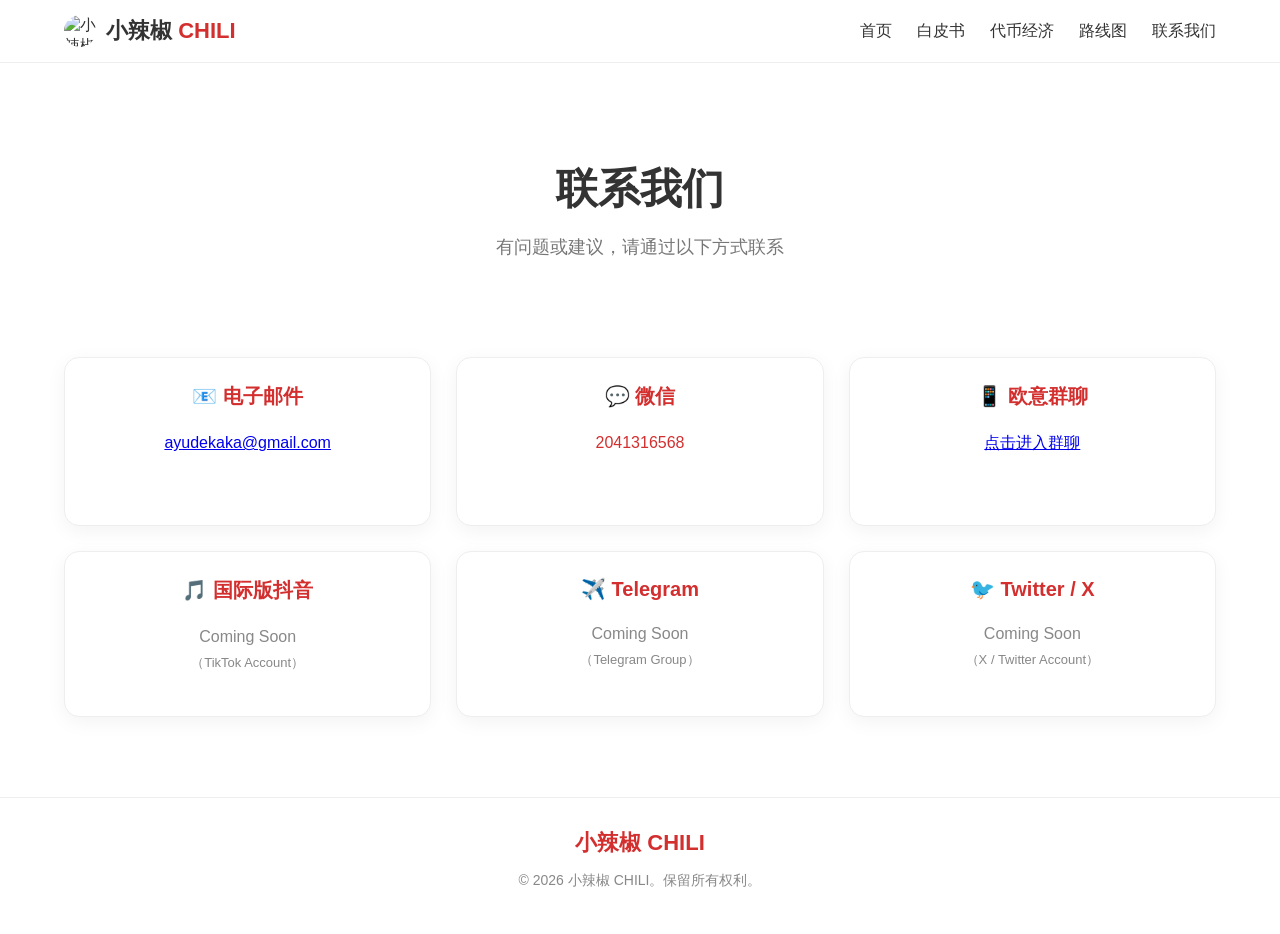
==== contact.html @ f3c8e50b "Update contact.html" ====
<!DOCTYPE html>
<html lang="zh-CN">
<head>
<meta charset="UTF-8" />
<meta name="viewport" content="width=device-width, initial-scale=1" />
<title>联系我们 - 小辣椒 CHILI</title>
<link rel="stylesheet" href="style.css" />
</head>
<body>
<header class="site-header">
<div class="container">
<a class="brand" href="index.html">
<img
src="https://raw.githubusercontent.com/ayudekaka/lifengyu/main/chili-32x32.svg"
alt="小辣椒 CHILI"
width="32"
height="32"
/>
<span class="brand-name">
小辣椒 <strong>CHILI</strong>
</span>
</a>
<nav class="main-nav">
<a href="index.html">首页</a>
<a href="whitepaper.html">白皮书</a>
<a href="tokenomics.html">代币经济</a>
<a href="roadmap.html">路线图</a>
<a href="contact.html">联系我们</a>
</nav>
</div>
</header>
<main class="hero">
<div class="container">
<h1>联系我们</h1>
<p class="lead">有问题或建议，请通过以下方式联系</p>
</div>
</main>
<section class="features">
<div class="container grid">
<article class="card">
<h3>📧 电子邮件</h3>
<p>
<a href="mailto:ayudekaka@gmail.com">
ayudekaka@gmail.com
</a>
</p>
</article>

<article class="card">
<h3>💬 微信</h3>
<p>
<span id="wechatId" style="color:#d32f2f;cursor:pointer;font-weight:500;" onclick="copyWechat()">
2041316568
</span>
</p>
<p id="wechatTip" style="font-size:12px;color:#888;margin-top:6px;min-height:16px;"></p>
</article>

<article class="card">
<h3>📱 欧意群聊</h3>
<p>
<a href="https://oyidl.net/ul/r3HZQQG" target="_blank" rel="noopener">
点击进入群聊
</a>
</p>
</article>

<article class="card">
<h3>🎵 国际版抖音</h3>
<p style="color:#888;">
Coming Soon<br>
<span style="font-size:13px;">（TikTok Account）</span>
</p>
</article>

<article class="card">
<h3>✈️ Telegram</h3>
<p style="color:#888;">
Coming Soon<br>
<span style="font-size:13px;">（Telegram Group）</span>
</p>
</article>

<article class="card">
<h3>🐦 Twitter / X</h3>
<p style="color:#888;">
Coming Soon<br>
<span style="font-size:13px;">（X / Twitter Account）</span>
</p>
</article>
</div>
</section>
<footer class="site-footer">
<div class="container">
<div class="footer-grid">
<div>
<h4> 小辣椒 CHILI</h4>
<p>© 2026 小辣椒 CHILI。保留所有权利。</p>
</div>
</div>
</div>
</footer>
<script>
function copyWechat() {
  const id = "2041316568";
  navigator.clipboard.writeText(id).then(() => {
    const tip = document.getElementById("wechatTip");
    tip.innerText = "已复制 ✓";
    tip.style.color = "#2e7d32";
    setTimeout(() => {
      tip.innerText = "";
    }, 2000);
  });
}
</script>
</body>
</html>
---- style.css ----
*{
    box-sizing:border-box;
}


body{

    margin:0;

    font-family:
    Arial,
    "Microsoft YaHei",
    sans-serif;

    color:#333;

    background:#fff;

}



.container{

    width:90%;

    max-width:1200px;

    margin:0 auto;

}





/* 顶部导航 */

.site-header{

    background:#fff;

    border-bottom:1px solid #eee;

    padding:15px 0;

}



.site-header .container{

    display:flex;

    align-items:center;

    justify-content:space-between;

}



.brand{

    display:flex;

    align-items:center;

    gap:10px;

    text-decoration:none;

    color:#333;

}



.brand img{

    border-radius:50%;

}



.brand-name{

    font-size:22px;

    font-weight:600;

}



.brand-name strong{

    color:#d32f2f;

}





.main-nav{

    display:flex;

    gap:25px;

}



.main-nav a{

    text-decoration:none;

    color:#333;

    font-weight:500;

}



.main-nav a:hover{

    color:#d32f2f;

}







/* 首页标题 */

.hero{

    text-align:center;

    padding:70px 0 50px;

}



.hero h1{

    font-size:42px;

    margin-bottom:15px;

}



.accent{

    color:#d32f2f;

}



.lead{

    font-size:18px;

    color:#777;

}







/* 信息卡片 */

.features{

    padding:30px 0;

}



.grid{

    display:grid;

    grid-template-columns:repeat(3,1fr);

    gap:25px;

}



.card{

    background:#fff;

    border:1px solid #eee;

    border-radius:15px;

    padding:25px;

    text-align:center;

    box-shadow:0 5px 20px rgba(0,0,0,0.05);

}



.card h3{

    margin-top:0;

    color:#d32f2f;

    font-size:20px;

}



.card p{

    font-size:16px;

    line-height:1.6;

}





/* 合约地址 */

.contract-text{

    font-size:13px;

    word-break:break-all;

    color:#555;

}






.copy-btn{

    margin-top:12px;

    padding:8px 18px;

    border:none;

    border-radius:20px;

    background:#d32f2f;

    color:white;

    cursor:pointer;

}



.copy-btn:hover{

    opacity:.85;

}







/* 底部 */

.site-footer{

    margin-top:50px;

    padding:30px 15px;

    text-align:center;

    border-top:1px solid #eee;

}



.site-footer h4{

    color:#d32f2f;

    font-size:22px;

    margin:0 0 10px;

}



.site-footer p{

    color:#888;

    font-size:14px;

}









/* 手机适配 */

@media(max-width:600px){


.container{

    width:92%;

}



.site-header .container{

    flex-direction:column;

    gap:15px;

}



.main-nav{

    flex-wrap:wrap;

    justify-content:center;

    gap:15px;

}



.hero{

    padding:45px 0;

}



.hero h1{

    font-size:30px;

}



.grid{

    display:flex;

    flex-direction:column;

    gap:18px;

}



.card{

    width:100%;

    padding:20px;

}



.contract-text{

    font-size:12px;

}



.site-footer{

    margin-top:30px;

}



}
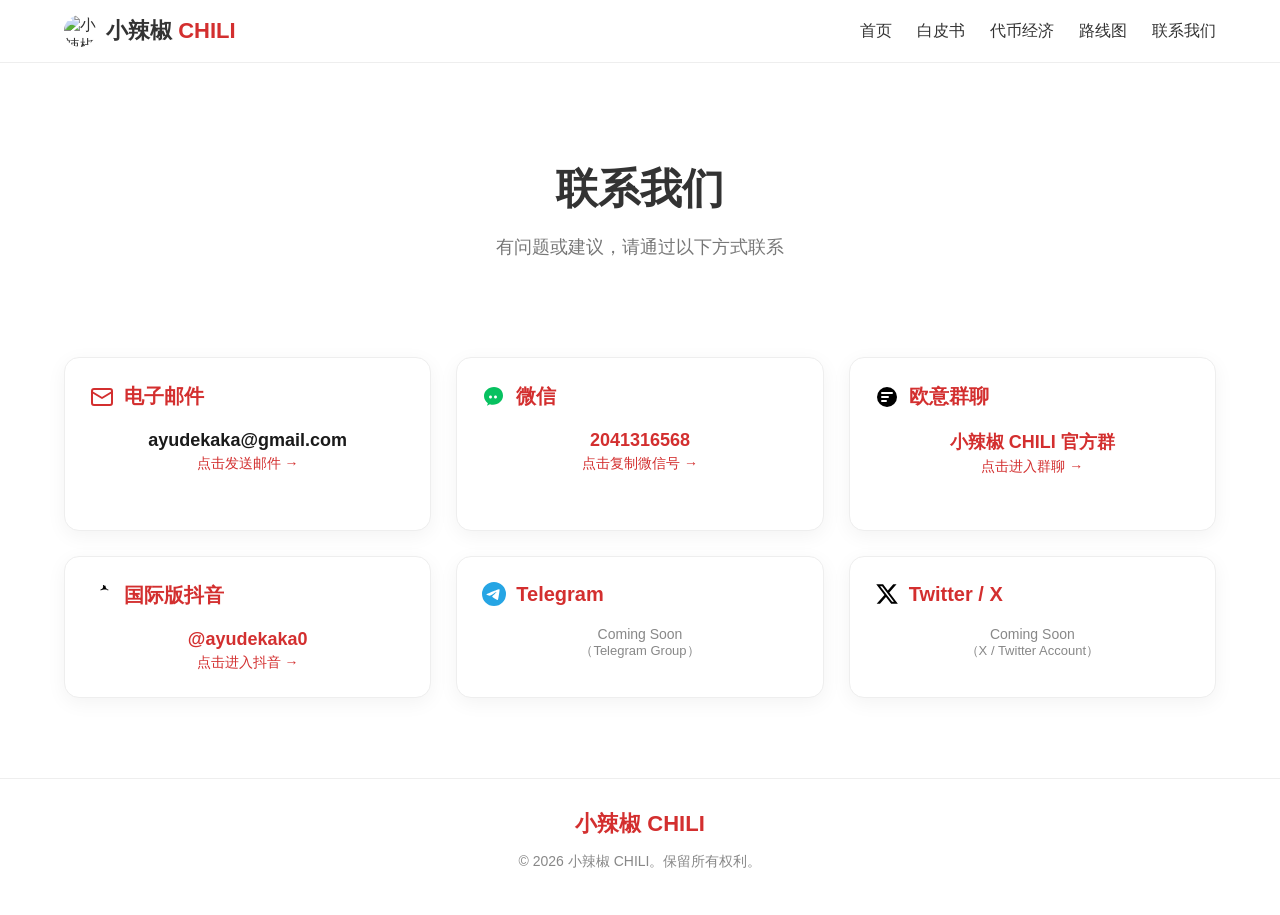
==== commit 32503014: "Update contact.html" ====
--- a/contact.html
+++ b/contact.html
@@ -5,6 +5,55 @@
 <meta name="viewport" content="width=device-width, initial-scale=1" />
 <title>联系我们 - 小辣椒 CHILI</title>
 <link rel="stylesheet" href="style.css" />
+<style>
+/* 图标与标题对齐 */
+.card h3 {
+    display: flex;
+    align-items: center;
+    gap: 10px;
+}
+.card h3 svg {
+    flex-shrink: 0;
+}
+/* 链接悬停效果 */
+.card a {
+    transition: color 0.3s ease;
+}
+.card a:hover {
+    color: #b71c1c !important;
+}
+/* 联系方式主体显示 */
+.contact-value {
+    font-size: 18px;
+    font-weight: 600;
+    color: #1a1a1a;
+    margin-bottom: 4px;
+    word-break: break-all;
+}
+.contact-value .highlight {
+    color: #d32f2f;
+}
+/* 点击操作链接 */
+.contact-action {
+    font-size: 14px;
+}
+.contact-action a {
+    color: #d32f2f;
+    text-decoration: none;
+    font-weight: 500;
+}
+.contact-action a:hover {
+    color: #b71c1c !important;
+}
+/* 待定状态 */
+.coming-soon {
+    color: #888;
+    font-size: 14px;
+}
+.coming-soon span {
+    font-size: 13px;
+}
+</style>
 </head>
 <body>
 <header class="site-header">
@@ -37,57 +86,109 @@
 </main>
 <section class="features">
 <div class="container grid">
-<article class="card">
-<h3>📧 电子邮件</h3>
-<p>
-<a href="mailto:ayudekaka@gmail.com">
+
+<!-- 电子邮件 -->
+<article class="card">
+<h3>
+<svg xmlns="http://www.w3.org/2000/svg" width="24" height="24" viewBox="0 0 24 24" fill="none" stroke="#d32f2f" stroke-width="2" stroke-linecap="round" stroke-linejoin="round">
+<rect x="2" y="4" width="20" height="16" rx="2"/>
+<path d="M22 7L12 13L2 7"/>
+</svg>
+电子邮件
+</h3>
+<div class="contact-value">
+<a href="mailto:ayudekaka@gmail.com" style="color:#1a1a1a;text-decoration:none;">
 ayudekaka@gmail.com
 </a>
-</p>
-</article>
-
-<article class="card">
-<h3>💬 微信</h3>
-<p>
-<span id="wechatId" style="color:#d32f2f;cursor:pointer;font-weight:500;" onclick="copyWechat()">
+</div>
+<div class="contact-action">
+<a href="mailto:ayudekaka@gmail.com">点击发送邮件 →</a>
+</div>
+</article>
+
+<!-- 微信 -->
+<article class="card">
+<h3>
+<svg xmlns="http://www.w3.org/2000/svg" width="24" height="24" viewBox="0 0 24 24" fill="#07C160">
+<path d="M8.5 13.5c-.83 0-1.5-.67-1.5-1.5s.67-1.5 1.5-1.5S10 11.17 10 12s-.67 1.5-1.5 1.5zm5 0c-.83 0-1.5-.67-1.5-1.5s.67-1.5 1.5-1.5S15 11.17 15 12s-.67 1.5-1.5 1.5zM12 2C6.48 2 2 6.04 2 11c0 2.93 1.52 5.57 3.87 7.16l-.87 2.6 2.94-1.61c.97.33 2.01.51 3.06.51 5.52 0 10-4.04 10-9S17.52 2 12 2z"/>
+</svg>
+微信
+</h3>
+<div class="contact-value">
+<span id="wechatId" style="color:#d32f2f;cursor:pointer;" onclick="copyWechat()">
 2041316568
 </span>
-</p>
-<p id="wechatTip" style="font-size:12px;color:#888;margin-top:6px;min-height:16px;"></p>
-</article>
-
-<article class="card">
-<h3>📱 欧意群聊</h3>
-<p>
-<a href="https://oyidl.net/ul/r3HZQQG" target="_blank" rel="noopener">
-点击进入群聊
-</a>
-</p>
-</article>
-
-<article class="card">
-<h3>🎵 国际版抖音</h3>
-<p style="color:#888;">
-Coming Soon<br>
-<span style="font-size:13px;">（TikTok Account）</span>
-</p>
-</article>
-
-<article class="card">
-<h3>✈️ Telegram</h3>
-<p style="color:#888;">
-Coming Soon<br>
-<span style="font-size:13px;">（Telegram Group）</span>
-</p>
-</article>
-
-<article class="card">
-<h3>🐦 Twitter / X</h3>
-<p style="color:#888;">
-Coming Soon<br>
-<span style="font-size:13px;">（X / Twitter Account）</span>
-</p>
-</article>
+</div>
+<div class="contact-action">
+<span id="wechatAction" style="color:#d32f2f;cursor:pointer;font-weight:500;" onclick="copyWechat()">
+点击复制微信号 →
+</span>
+</div>
+<p id="wechatTip" style="font-size:12px;color:#888;margin-top:4px;min-height:16px;"></p>
+</article>
+
+<!-- 欧意群聊 -->
+<article class="card">
+<h3>
+<svg xmlns="http://www.w3.org/2000/svg" width="24" height="24" viewBox="0 0 24 24" fill="none">
+<circle cx="12" cy="12" r="10" fill="#000"/>
+<path d="M7 8h10M7 12h6M7 16h4" stroke="#fff" stroke-width="2" stroke-linecap="round"/>
+</svg>
+欧意群聊
+</h3>
+<div class="contact-value">
+<span class="highlight">小辣椒 CHILI 官方群</span>
+</div>
+<div class="contact-action">
+<a href="https://oyidl.net/ul/r3HZQQG" target="_blank" rel="noopener">点击进入群聊 →</a>
+</div>
+</article>
+
+<!-- 国际版抖音 TikTok -->
+<article class="card">
+<h3>
+<svg xmlns="http://www.w3.org/2000/svg" width="24" height="24" viewBox="0 0 24 24" fill="#000">
+<path d="M16.6 5.82s.51.5 1.5.73c0 0 .5-.73.5-.73s-.8-.3-1.5-.73c-.5-.3-1.1-.82-1.3-1.5-.3-.8-.2-1.8-.2-1.8s-.8-.1-1.2-.1c-.4 0-1.2.1-1.2.1s.1 1-.2 1.8c-.2.7-.8 1.2-1.3 1.5-.7.4-1.5.7-1.5.7s.5.7.5.7c.8-.3 1.4-.5 2.1-.7.7-.2 1.4-.3 2.1-.3.7 0 1.4.1 2.1.3.7.2 1.3.4 2.1.7z"/>
+<path d="M13.7 2.7c-.1 0-.2 0-.3-.1-.1 0-.1-.1-.2-.1-.1-.1-.2-.2-.2-.3s-.1-.3-.1-.4c0-.1 0-.2.1-.3.1-.1.1-.1.2-.2.1-.1.2-.2.4-.2.1 0 .3 0 .4.1.1.1.2.1.2.2.1.1.1.2.1.3 0 .1 0 .2-.1.3-.1.1-.1.2-.2.2-.1.1-.2.1-.4.1z"/>
+</svg>
+国际版抖音
+</h3>
+<div class="contact-value">
+<span class="highlight">@ayudekaka0</span>
+</div>
+<div class="contact-action">
+<a href="https://www.tiktok.com/@ayudekaka0?_r=1&_t=ZS-98aqCLFrKjg" target="_blank" rel="noopener">点击进入抖音 →</a>
+</div>
+</article>
+
+<!-- Telegram -->
+<article class="card">
+<h3>
+<svg xmlns="http://www.w3.org/2000/svg" width="24" height="24" viewBox="0 0 24 24" fill="#26A5E4">
+<path d="M11.944 0A12 12 0 0 0 0 12a12 12 0 0 0 12 12 12 12 0 0 0 12-12A12 12 0 0 0 12 0a12 12 0 0 0-.056 0zm4.962 7.224c.1-.002.321.023.465.14a.506.506 0 0 1 .171.325c.016.093.036.306.02.472-.18 1.898-.962 6.502-1.36 8.627-.168.9-.499 1.201-.82 1.23-.696.065-1.225-.46-1.9-.902-1.056-.693-1.653-1.124-2.678-1.8-1.185-.78-.417-1.21.258-1.91.177-.184 3.247-2.977 3.307-3.23.007-.032.014-.15-.056-.212s-.174-.041-.249-.024c-.106.024-1.793 1.14-5.061 3.345-.48.33-.913.49-1.302.48-.428-.008-1.252-.241-1.865-.44-.752-.245-1.349-.374-1.297-.789.027-.216.325-.437.893-.663 3.498-1.524 5.83-2.529 6.998-3.014 3.332-1.386 4.025-1.627 4.476-1.635z"/>
+</svg>
+Telegram
+</h3>
+<div class="coming-soon">
+Coming Soon<br />
+<span>（Telegram Group）</span>
+</div>
+</article>
+
+<!-- Twitter / X -->
+<article class="card">
+<h3>
+<svg xmlns="http://www.w3.org/2000/svg" width="24" height="24" viewBox="0 0 24 24" fill="#000">
+<path d="M18.244 2.25h3.308l-7.227 8.26 8.502 11.24H16.17l-5.214-6.817L4.99 21.75H1.68l7.73-8.835L1.254 2.25H8.08l4.713 6.231zm-1.161 17.52h1.833L7.084 4.126H5.117z"/>
+</svg>
+Twitter / X
+</h3>
+<div class="coming-soon">
+Coming Soon<br />
+<span>（X / Twitter Account）</span>
+</div>
+</article>
+
 </div>
 </section>
 <footer class="site-footer">
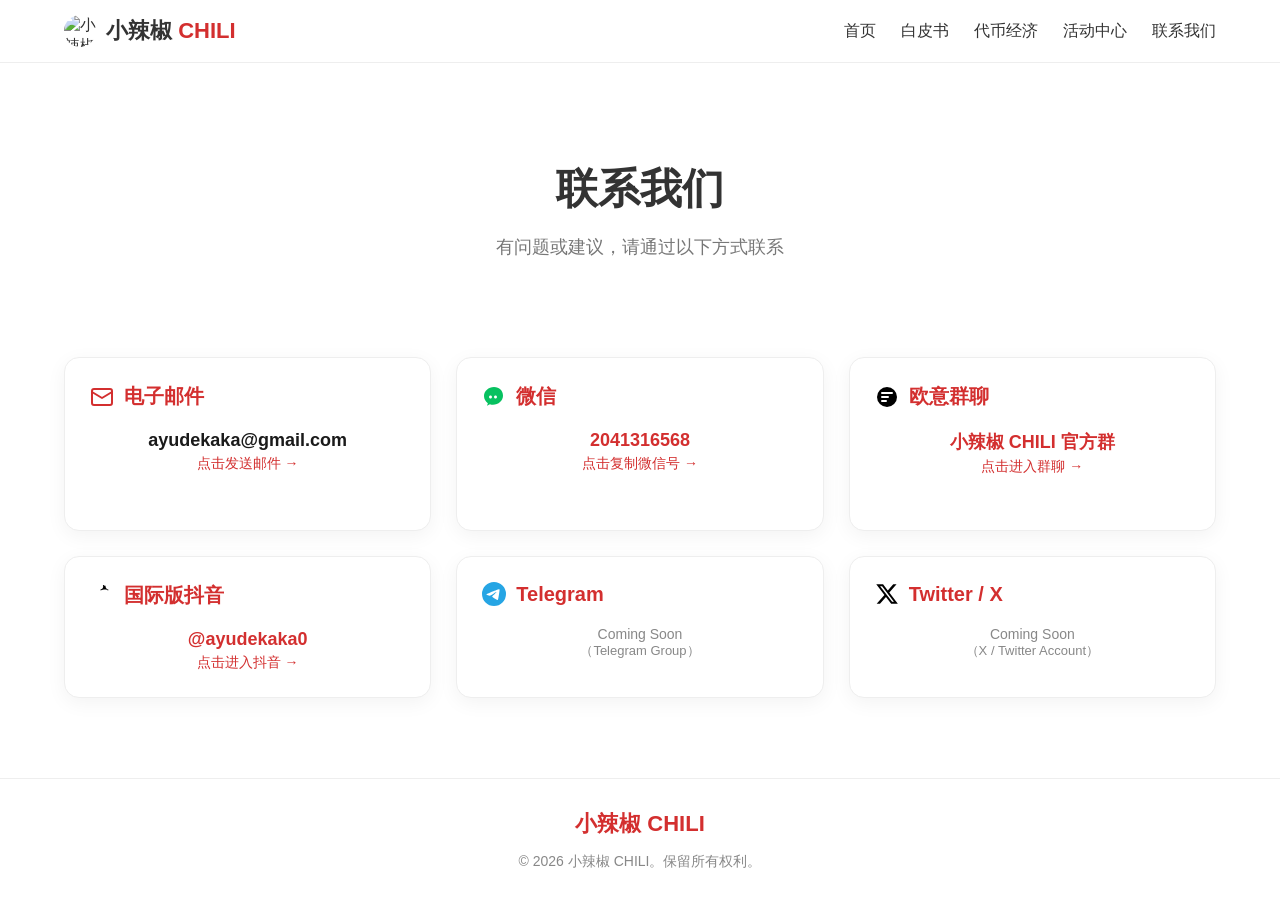
==== commit 7eee1e9d: "Update contact.html" ====
--- a/contact.html
+++ b/contact.html
@@ -73,7 +73,7 @@
 <a href="index.html">首页</a>
 <a href="whitepaper.html">白皮书</a>
 <a href="tokenomics.html">代币经济</a>
-<a href="roadmap.html">路线图</a>
+<a href="roadmap.html">活动中心</a>
 <a href="contact.html">联系我们</a>
 </nav>
 </div>
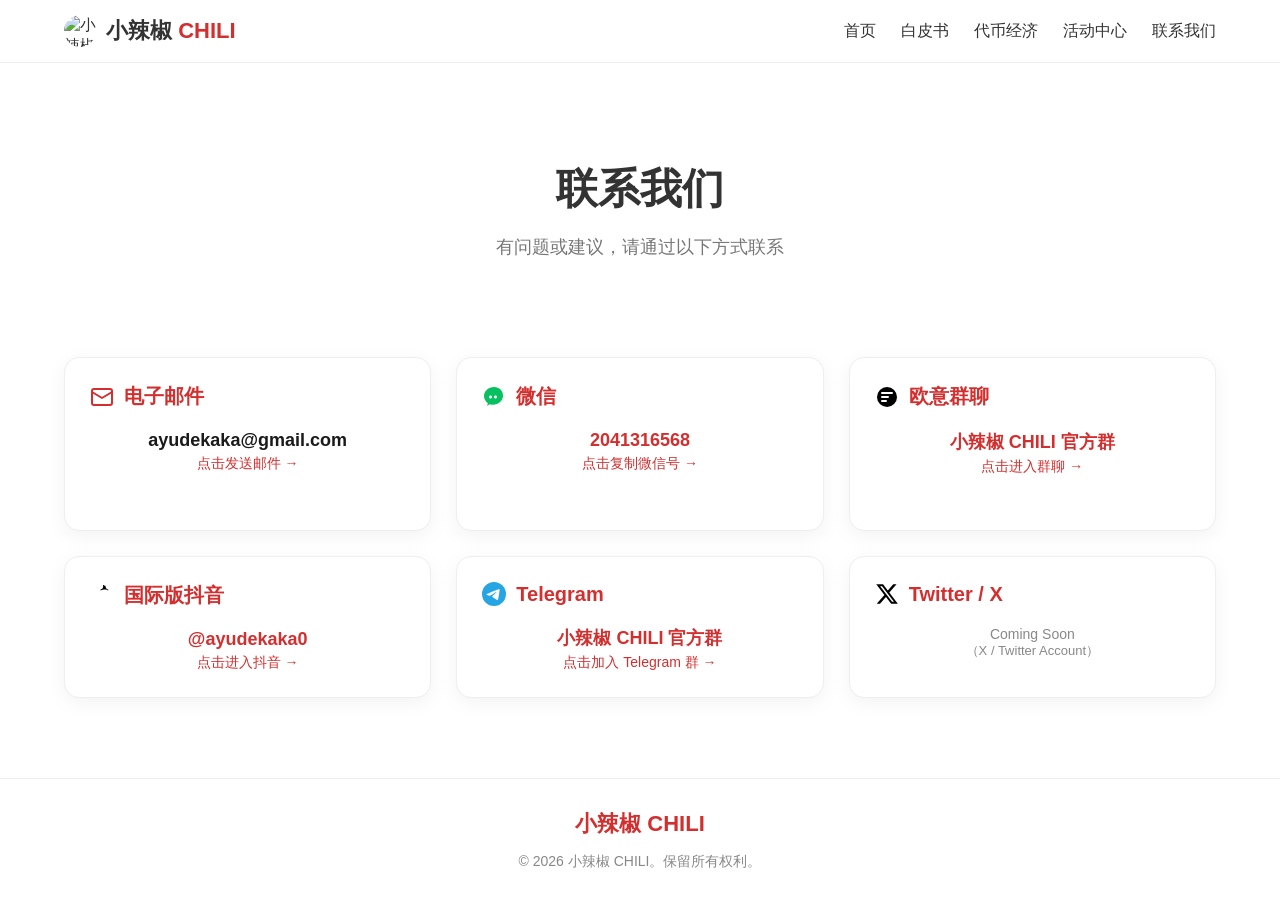
==== commit ae92bdb8: "Update contact.html" ====
--- a/contact.html
+++ b/contact.html
@@ -1,218 +1,215 @@
 <!DOCTYPE html>
 <html lang="zh-CN">
 <head>
-<meta charset="UTF-8" />
-<meta name="viewport" content="width=device-width, initial-scale=1" />
-<title>联系我们 - 小辣椒 CHILI</title>
-<link rel="stylesheet" href="style.css" />
-<style>
-/* 图标与标题对齐 */
-.card h3 {
-    display: flex;
-    align-items: center;
-    gap: 10px;
-}
-.card h3 svg {
-    flex-shrink: 0;
-}
-/* 链接悬停效果 */
-.card a {
-    transition: color 0.3s ease;
-}
-.card a:hover {
-    color: #b71c1c !important;
-}
-/* 联系方式主体显示 */
-.contact-value {
-    font-size: 18px;
-    font-weight: 600;
-    color: #1a1a1a;
-    margin-bottom: 4px;
-    word-break: break-all;
-}
-.contact-value .highlight {
-    color: #d32f2f;
-}
-/* 点击操作链接 */
-.contact-action {
-    font-size: 14px;
-}
-.contact-action a {
-    color: #d32f2f;
-    text-decoration: none;
-    font-weight: 500;
-}
-.contact-action a:hover {
-    color: #b71c1c !important;
-}
-/* 待定状态 */
-.coming-soon {
-    color: #888;
-    font-size: 14px;
-}
-.coming-soon span {
-    font-size: 13px;
-}
-</style>
+    <meta charset="UTF-8" />
+    <meta name="viewport" content="width=device-width, initial-scale=1" />
+    <title>联系我们 - 小辣椒 CHILI</title>
+    <link rel="stylesheet" href="style.css" />
+    <style>
+        /* 图标与标题对齐 */
+        .card h3 {
+            display: flex;
+            align-items: center;
+            gap: 10px;
+        }
+        .card h3 svg {
+            flex-shrink: 0;
+        }
+        /* 链接悬停效果 */
+        .card a {
+            transition: color 0.3s ease;
+        }
+        .card a:hover {
+            color: #b71c1c !important;
+        }
+        /* 联系方式主体显示 */
+        .contact-value {
+            font-size: 18px;
+            font-weight: 600;
+            color: #1a1a1a;
+            margin-bottom: 4px;
+            word-break: break-all;
+        }
+        .contact-value .highlight {
+            color: #d32f2f;
+        }
+        /* 点击操作链接 */
+        .contact-action {
+            font-size: 14px;
+        }
+        .contact-action a {
+            color: #d32f2f;
+            text-decoration: none;
+            font-weight: 500;
+        }
+        .contact-action a:hover {
+            color: #b71c1c !important;
+        }
+        /* 待定状态 */
+        .coming-soon {
+            color: #888;
+            font-size: 14px;
+        }
+        .coming-soon span {
+            font-size: 13px;
+        }
+    </style>
 </head>
 <body>
-<header class="site-header">
-<div class="container">
-<a class="brand" href="index.html">
-<img
-src="https://raw.githubusercontent.com/ayudekaka/lifengyu/main/chili-32x32.svg"
-alt="小辣椒 CHILI"
-width="32"
-height="32"
-/>
-<span class="brand-name">
-小辣椒 <strong>CHILI</strong>
-</span>
-</a>
-<nav class="main-nav">
-<a href="index.html">首页</a>
-<a href="whitepaper.html">白皮书</a>
-<a href="tokenomics.html">代币经济</a>
-<a href="roadmap.html">活动中心</a>
-<a href="contact.html">联系我们</a>
-</nav>
-</div>
-</header>
-<main class="hero">
-<div class="container">
-<h1>联系我们</h1>
-<p class="lead">有问题或建议，请通过以下方式联系</p>
-</div>
-</main>
-<section class="features">
-<div class="container grid">
-
-<!-- 电子邮件 -->
-<article class="card">
-<h3>
-<svg xmlns="http://www.w3.org/2000/svg" width="24" height="24" viewBox="0 0 24 24" fill="none" stroke="#d32f2f" stroke-width="2" stroke-linecap="round" stroke-linejoin="round">
-<rect x="2" y="4" width="20" height="16" rx="2"/>
-<path d="M22 7L12 13L2 7"/>
-</svg>
-电子邮件
-</h3>
-<div class="contact-value">
-<a href="mailto:ayudekaka@gmail.com" style="color:#1a1a1a;text-decoration:none;">
-ayudekaka@gmail.com
-</a>
-</div>
-<div class="contact-action">
-<a href="mailto:ayudekaka@gmail.com">点击发送邮件 →</a>
-</div>
-</article>
-
-<!-- 微信 -->
-<article class="card">
-<h3>
-<svg xmlns="http://www.w3.org/2000/svg" width="24" height="24" viewBox="0 0 24 24" fill="#07C160">
-<path d="M8.5 13.5c-.83 0-1.5-.67-1.5-1.5s.67-1.5 1.5-1.5S10 11.17 10 12s-.67 1.5-1.5 1.5zm5 0c-.83 0-1.5-.67-1.5-1.5s.67-1.5 1.5-1.5S15 11.17 15 12s-.67 1.5-1.5 1.5zM12 2C6.48 2 2 6.04 2 11c0 2.93 1.52 5.57 3.87 7.16l-.87 2.6 2.94-1.61c.97.33 2.01.51 3.06.51 5.52 0 10-4.04 10-9S17.52 2 12 2z"/>
-</svg>
-微信
-</h3>
-<div class="contact-value">
-<span id="wechatId" style="color:#d32f2f;cursor:pointer;" onclick="copyWechat()">
-2041316568
-</span>
-</div>
-<div class="contact-action">
-<span id="wechatAction" style="color:#d32f2f;cursor:pointer;font-weight:500;" onclick="copyWechat()">
-点击复制微信号 →
-</span>
-</div>
-<p id="wechatTip" style="font-size:12px;color:#888;margin-top:4px;min-height:16px;"></p>
-</article>
-
-<!-- 欧意群聊 -->
-<article class="card">
-<h3>
-<svg xmlns="http://www.w3.org/2000/svg" width="24" height="24" viewBox="0 0 24 24" fill="none">
-<circle cx="12" cy="12" r="10" fill="#000"/>
-<path d="M7 8h10M7 12h6M7 16h4" stroke="#fff" stroke-width="2" stroke-linecap="round"/>
-</svg>
-欧意群聊
-</h3>
-<div class="contact-value">
-<span class="highlight">小辣椒 CHILI 官方群</span>
-</div>
-<div class="contact-action">
-<a href="https://oyidl.net/ul/r3HZQQG" target="_blank" rel="noopener">点击进入群聊 →</a>
-</div>
-</article>
-
-<!-- 国际版抖音 TikTok -->
-<article class="card">
-<h3>
-<svg xmlns="http://www.w3.org/2000/svg" width="24" height="24" viewBox="0 0 24 24" fill="#000">
-<path d="M16.6 5.82s.51.5 1.5.73c0 0 .5-.73.5-.73s-.8-.3-1.5-.73c-.5-.3-1.1-.82-1.3-1.5-.3-.8-.2-1.8-.2-1.8s-.8-.1-1.2-.1c-.4 0-1.2.1-1.2.1s.1 1-.2 1.8c-.2.7-.8 1.2-1.3 1.5-.7.4-1.5.7-1.5.7s.5.7.5.7c.8-.3 1.4-.5 2.1-.7.7-.2 1.4-.3 2.1-.3.7 0 1.4.1 2.1.3.7.2 1.3.4 2.1.7z"/>
-<path d="M13.7 2.7c-.1 0-.2 0-.3-.1-.1 0-.1-.1-.2-.1-.1-.1-.2-.2-.2-.3s-.1-.3-.1-.4c0-.1 0-.2.1-.3.1-.1.1-.1.2-.2.1-.1.2-.2.4-.2.1 0 .3 0 .4.1.1.1.2.1.2.2.1.1.1.2.1.3 0 .1 0 .2-.1.3-.1.1-.1.2-.2.2-.1.1-.2.1-.4.1z"/>
-</svg>
-国际版抖音
-</h3>
-<div class="contact-value">
-<span class="highlight">@ayudekaka0</span>
-</div>
-<div class="contact-action">
-<a href="https://www.tiktok.com/@ayudekaka0?_r=1&_t=ZS-98aqCLFrKjg" target="_blank" rel="noopener">点击进入抖音 →</a>
-</div>
-</article>
-
-<!-- Telegram -->
-<article class="card">
-<h3>
-<svg xmlns="http://www.w3.org/2000/svg" width="24" height="24" viewBox="0 0 24 24" fill="#26A5E4">
-<path d="M11.944 0A12 12 0 0 0 0 12a12 12 0 0 0 12 12 12 12 0 0 0 12-12A12 12 0 0 0 12 0a12 12 0 0 0-.056 0zm4.962 7.224c.1-.002.321.023.465.14a.506.506 0 0 1 .171.325c.016.093.036.306.02.472-.18 1.898-.962 6.502-1.36 8.627-.168.9-.499 1.201-.82 1.23-.696.065-1.225-.46-1.9-.902-1.056-.693-1.653-1.124-2.678-1.8-1.185-.78-.417-1.21.258-1.91.177-.184 3.247-2.977 3.307-3.23.007-.032.014-.15-.056-.212s-.174-.041-.249-.024c-.106.024-1.793 1.14-5.061 3.345-.48.33-.913.49-1.302.48-.428-.008-1.252-.241-1.865-.44-.752-.245-1.349-.374-1.297-.789.027-.216.325-.437.893-.663 3.498-1.524 5.83-2.529 6.998-3.014 3.332-1.386 4.025-1.627 4.476-1.635z"/>
-</svg>
-Telegram
-</h3>
-<div class="coming-soon">
-Coming Soon<br />
-<span>（Telegram Group）</span>
-</div>
-</article>
-
-<!-- Twitter / X -->
-<article class="card">
-<h3>
-<svg xmlns="http://www.w3.org/2000/svg" width="24" height="24" viewBox="0 0 24 24" fill="#000">
-<path d="M18.244 2.25h3.308l-7.227 8.26 8.502 11.24H16.17l-5.214-6.817L4.99 21.75H1.68l7.73-8.835L1.254 2.25H8.08l4.713 6.231zm-1.161 17.52h1.833L7.084 4.126H5.117z"/>
-</svg>
-Twitter / X
-</h3>
-<div class="coming-soon">
-Coming Soon<br />
-<span>（X / Twitter Account）</span>
-</div>
-</article>
-
-</div>
-</section>
-<footer class="site-footer">
-<div class="container">
-<div class="footer-grid">
-<div>
-<h4> 小辣椒 CHILI</h4>
-<p>© 2026 小辣椒 CHILI。保留所有权利。</p>
-</div>
-</div>
-</div>
-</footer>
-<script>
-function copyWechat() {
-  const id = "2041316568";
-  navigator.clipboard.writeText(id).then(() => {
-    const tip = document.getElementById("wechatTip");
-    tip.innerText = "已复制 ✓";
-    tip.style.color = "#2e7d32";
-    setTimeout(() => {
-      tip.innerText = "";
-    }, 2000);
-  });
-}
-</script>
+    <header class="site-header">
+        <div class="container">
+            <a class="brand" href="index.html">
+                <img src="https://raw.githubusercontent.com/ayudekaka/lifengyu/main/chili-32x32.svg" alt="小辣椒 CHILI" width="32" height="32" />
+                <span class="brand-name">
+                    小辣椒 <strong>CHILI</strong>
+                </span>
+            </a>
+            <nav class="main-nav">
+                <a href="index.html">首页</a>
+                <a href="whitepaper.html">白皮书</a>
+                <a href="tokenomics.html">代币经济</a>
+                <a href="roadmap.html">活动中心</a>
+                <a href="contact.html">联系我们</a>
+            </nav>
+        </div>
+    </header>
+    <main class="hero">
+        <div class="container">
+            <h1>联系我们</h1>
+            <p class="lead">有问题或建议，请通过以下方式联系</p>
+        </div>
+    </main>
+    <section class="features">
+        <div class="container grid">
+
+            <!-- 电子邮件 -->
+            <article class="card">
+                <h3>
+                    <svg xmlns="http://www.w3.org/2000/svg" width="24" height="24" viewBox="0 0 24 24" fill="none" stroke="#d32f2f" stroke-width="2" stroke-linecap="round" stroke-linejoin="round">
+                        <rect x="2" y="4" width="20" height="16" rx="2"/>
+                        <path d="M22 7L12 13L2 7"/>
+                    </svg>
+                    电子邮件
+                </h3>
+                <div class="contact-value">
+                    <a href="mailto:ayudekaka@gmail.com" style="color:#1a1a1a;text-decoration:none;">
+                        ayudekaka@gmail.com
+                    </a>
+                </div>
+                <div class="contact-action">
+                    <a href="mailto:ayudekaka@gmail.com">点击发送邮件 →</a>
+                </div>
+            </article>
+
+            <!-- 微信 -->
+            <article class="card">
+                <h3>
+                    <svg xmlns="http://www.w3.org/2000/svg" width="24" height="24" viewBox="0 0 24 24" fill="#07C160">
+                        <path d="M8.5 13.5c-.83 0-1.5-.67-1.5-1.5s.67-1.5 1.5-1.5S10 11.17 10 12s-.67 1.5-1.5 1.5zm5 0c-.83 0-1.5-.67-1.5-1.5s.67-1.5 1.5-1.5S15 11.17 15 12s-.67 1.5-1.5 1.5zM12 2C6.48 2 2 6.04 2 11c0 2.93 1.52 5.57 3.87 7.16l-.87 2.6 2.94-1.61c.97.33 2.01.51 3.06.51 5.52 0 10-4.04 10-9S17.52 2 12 2z"/>
+                    </svg>
+                    微信
+                </h3>
+                <div class="contact-value">
+                    <span id="wechatId" style="color:#d32f2f;cursor:pointer;" onclick="copyWechat()">
+                        2041316568
+                    </span>
+                </div>
+                <div class="contact-action">
+                    <span id="wechatAction" style="color:#d32f2f;cursor:pointer;font-weight:500;" onclick="copyWechat()">
+                        点击复制微信号 →
+                    </span>
+                </div>
+                <p id="wechatTip" style="font-size:12px;color:#888;margin-top:4px;min-height:16px;"></p>
+            </article>
+
+            <!-- 欧意群聊 -->
+            <article class="card">
+                <h3>
+                    <svg xmlns="http://www.w3.org/2000/svg" width="24" height="24" viewBox="0 0 24 24" fill="none">
+                        <circle cx="12" cy="12" r="10" fill="#000"/>
+                        <path d="M7 8h10M7 12h6M7 16h4" stroke="#fff" stroke-width="2" stroke-linecap="round"/>
+                    </svg>
+                    欧意群聊
+                </h3>
+                <div class="contact-value">
+                    <span class="highlight">小辣椒 CHILI 官方群</span>
+                </div>
+                <div class="contact-action">
+                    <a href="https://oyidl.net/ul/r3HZQQG" target="_blank" rel="noopener">点击进入群聊 →</a>
+                </div>
+            </article>
+
+            <!-- 国际版抖音 TikTok -->
+            <article class="card">
+                <h3>
+                    <svg xmlns="http://www.w3.org/2000/svg" width="24" height="24" viewBox="0 0 24 24" fill="#000">
+                        <path d="M16.6 5.82s.51.5 1.5.73c0 0 .5-.73.5-.73s-.8-.3-1.5-.73c-.5-.3-1.1-.82-1.3-1.5-.3-.8-.2-1.8-.2-1.8s-.8-.1-1.2-.1c-.4 0-1.2.1-1.2.1s.1 1-.2 1.8c-.2.7-.8 1.2-1.3 1.5-.7.4-1.5.7-1.5.7s.5.7.5.7c.8-.3 1.4-.5 2.1-.7.7-.2 1.4-.3 2.1-.3.7 0 1.4.1 2.1.3.7.2 1.3.4 2.1.7z"/>
+                        <path d="M13.7 2.7c-.1 0-.2 0-.3-.1-.1 0-.1-.1-.2-.1-.1-.1-.2-.2-.2-.3s-.1-.3-.1-.4c0-.1 0-.2.1-.3.1-.1.1-.1.2-.2.1-.1.2-.2.4-.2.1 0 .3 0 .4.1.1.1.2.1.2.2.1.1.1.2.1.3 0 .1 0 .2-.1.3-.1.1-.1.2-.2.2-.1.1-.2.1-.4.1z"/>
+                    </svg>
+                    国际版抖音
+                </h3>
+                <div class="contact-value">
+                    <span class="highlight">@ayudekaka0</span>
+                </div>
+                <div class="contact-action">
+                    <a href="https://www.tiktok.com/@ayudekaka0?_r=1&_t=ZS-98aqCLFrKjg" target="_blank" rel="noopener">点击进入抖音 →</a>
+                </div>
+            </article>
+
+            <!-- Telegram（已更新为有效链接） -->
+            <article class="card">
+                <h3>
+                    <svg xmlns="http://www.w3.org/2000/svg" width="24" height="24" viewBox="0 0 24 24" fill="#26A5E4">
+                        <path d="M11.944 0A12 12 0 0 0 0 12a12 12 0 0 0 12 12 12 12 0 0 0 12-12A12 12 0 0 0 12 0a12 12 0 0 0-.056 0zm4.962 7.224c.1-.002.321.023.465.14a.506.506 0 0 1 .171.325c.016.093.036.306.02.472-.18 1.898-.962 6.502-1.36 8.627-.168.9-.499 1.201-.82 1.23-.696.065-1.225-.46-1.9-.902-1.056-.693-1.653-1.124-2.678-1.8-1.185-.78-.417-1.21.258-1.91.177-.184 3.247-2.977 3.307-3.23.007-.032.014-.15-.056-.212s-.174-.041-.249-.024c-.106.024-1.793 1.14-5.061 3.345-.48.33-.913.49-1.302.48-.428-.008-1.252-.241-1.865-.44-.752-.245-1.349-.374-1.297-.789.027-.216.325-.437.893-.663 3.498-1.524 5.83-2.529 6.998-3.014 3.332-1.386 4.025-1.627 4.476-1.635z"/>
+                    </svg>
+                    Telegram
+                </h3>
+                <div class="contact-value">
+                    <span class="highlight">小辣椒 CHILI 官方群</span>
+                </div>
+                <div class="contact-action">
+                    <a href="https://t.me/XiaoLaJiaoCHILI" target="_blank" rel="noopener">点击加入 Telegram 群 →</a>
+                </div>
+            </article>
+
+            <!-- Twitter / X -->
+            <article class="card">
+                <h3>
+                    <svg xmlns="http://www.w3.org/2000/svg" width="24" height="24" viewBox="0 0 24 24" fill="#000">
+                        <path d="M18.244 2.25h3.308l-7.227 8.26 8.502 11.24H16.17l-5.214-6.817L4.99 21.75H1.68l7.73-8.835L1.254 2.25H8.08l4.713 6.231zm-1.161 17.52h1.833L7.084 4.126H5.117z"/>
+                    </svg>
+                    Twitter / X
+                </h3>
+                <div class="coming-soon">
+                    Coming Soon<br />
+                    <span>（X / Twitter Account）</span>
+                </div>
+            </article>
+
+        </div>
+    </section>
+    <footer class="site-footer">
+        <div class="container">
+            <div class="footer-grid">
+                <div>
+                    <h4> 小辣椒 CHILI</h4>
+                    <p>© 2026 小辣椒 CHILI。保留所有权利。</p>
+                </div>
+            </div>
+        </div>
+    </footer>
+    <script>
+        function copyWechat() {
+            const id = "2041316568";
+            navigator.clipboard.writeText(id).then(() => {
+                const tip = document.getElementById("wechatTip");
+                tip.innerText = "已复制 ✓";
+                tip.style.color = "#2e7d32";
+                setTimeout(() => {
+                    tip.innerText = "";
+                }, 2000);
+            });
+        }
+    </script>
 </body>
 </html>
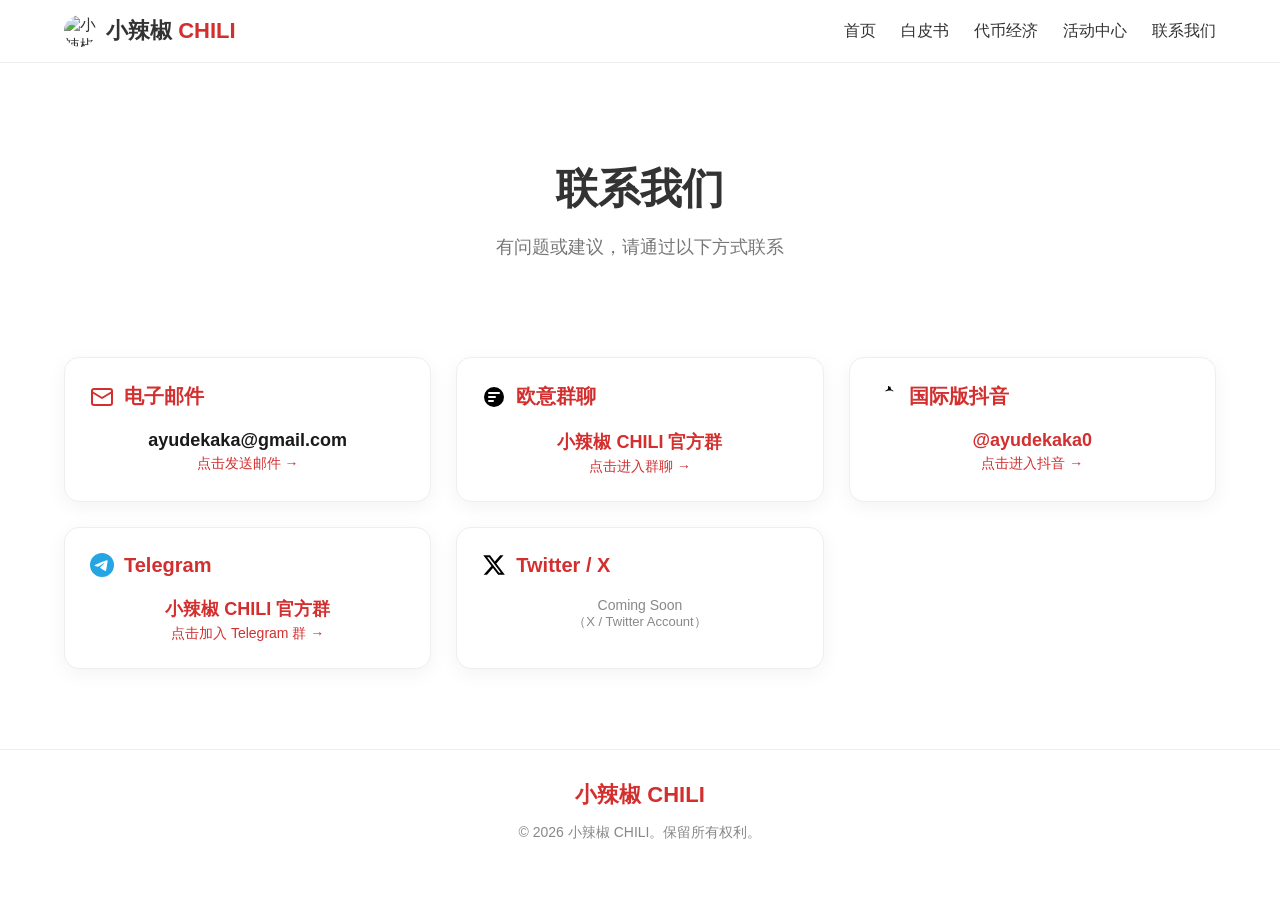
==== commit d49724dd: "Update contact.html" ====
--- a/contact.html
+++ b/contact.html
@@ -101,8 +101,8 @@
                 </div>
             </article>
 
-            <!-- 微信 -->
-            <article class="card">
+            <!-- 微信（已关闭） -->
+            <article class="card" style="display:none;">
                 <h3>
                     <svg xmlns="http://www.w3.org/2000/svg" width="24" height="24" viewBox="0 0 24 24" fill="#07C160">
                         <path d="M8.5 13.5c-.83 0-1.5-.67-1.5-1.5s.67-1.5 1.5-1.5S10 11.17 10 12s-.67 1.5-1.5 1.5zm5 0c-.83 0-1.5-.67-1.5-1.5s.67-1.5 1.5-1.5S15 11.17 15 12s-.67 1.5-1.5 1.5zM12 2C6.48 2 2 6.04 2 11c0 2.93 1.52 5.57 3.87 7.16l-.87 2.6 2.94-1.61c.97.33 2.01.51 3.06.51 5.52 0 10-4.04 10-9S17.52 2 12 2z"/>
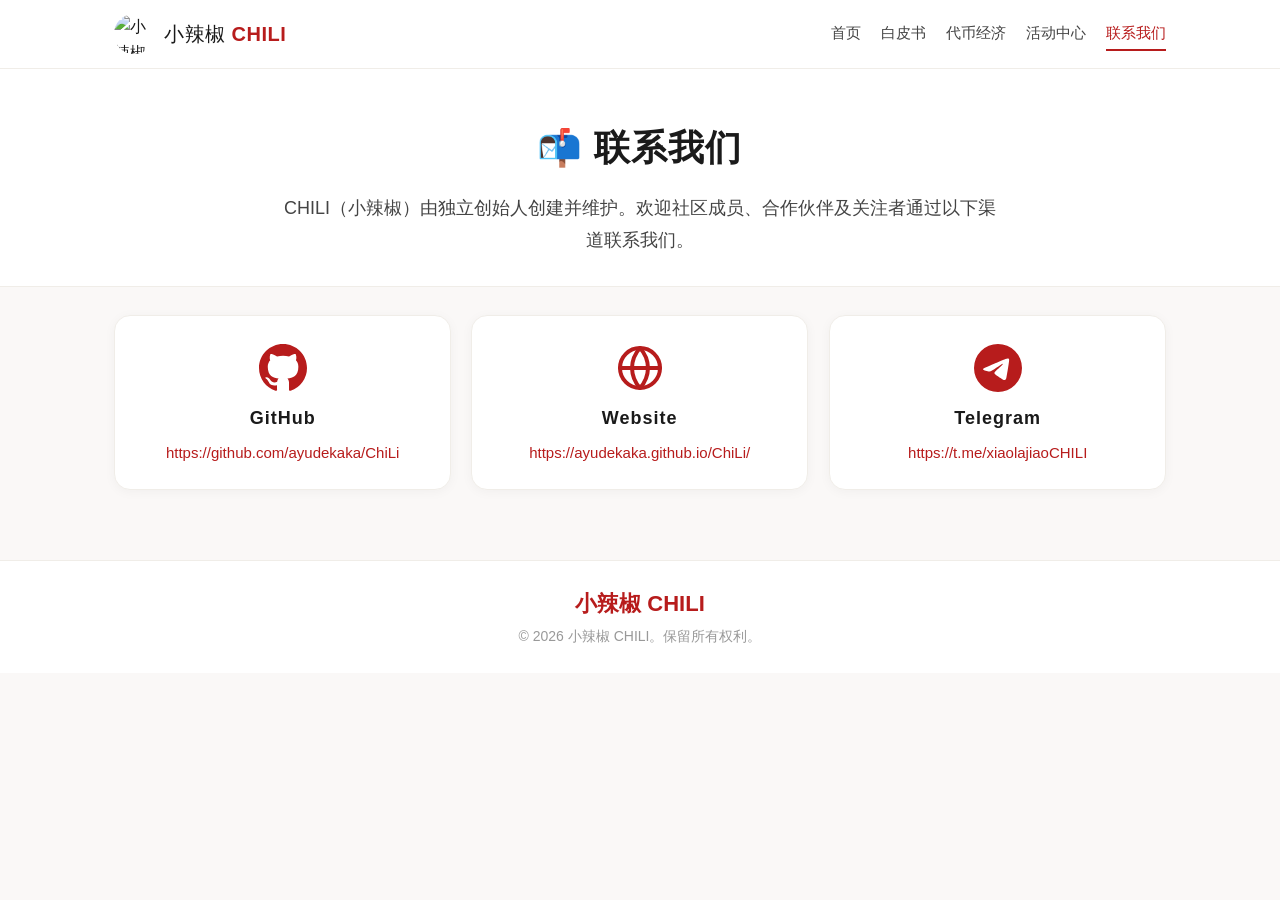
==== commit eb8f2db6: "Update contact.html" ====
--- a/contact.html
+++ b/contact.html
@@ -1,215 +1,429 @@
 <!DOCTYPE html>
 <html lang="zh-CN">
 <head>
-    <meta charset="UTF-8" />
-    <meta name="viewport" content="width=device-width, initial-scale=1" />
+    <meta charset="UTF-8">
+    <meta name="viewport" content="width=device-width, initial-scale=1.0">
     <title>联系我们 - 小辣椒 CHILI</title>
-    <link rel="stylesheet" href="style.css" />
+    <link rel="icon" href="https://raw.githubusercontent.com/ayudekaka/lifengyu/main/chili-32x32.svg">
+    <link rel="stylesheet" href="style.css">
     <style>
-        /* 图标与标题对齐 */
-        .card h3 {
+        /* ========== 基础重置 ========== */
+        * {
+            margin: 0;
+            padding: 0;
+            box-sizing: border-box;
+        }
+
+        body {
+            font-family: -apple-system, BlinkMacSystemFont, "Segoe UI", Roboto, "Helvetica Neue", Arial, sans-serif;
+            background: #faf8f7;
+            color: #1a1a1a;
+            line-height: 1.6;
+        }
+
+        .container {
+            max-width: 1100px;
+            margin: 0 auto;
+            padding: 0 24px;
+        }
+
+        /* ===== 头部导航 ===== */
+        .site-header {
+            background: #ffffff;
+            border-bottom: 1px solid #f0ede8;
+            padding: 14px 0;
+            position: sticky;
+            top: 0;
+            z-index: 100;
+        }
+
+        .site-header .container {
+            display: flex;
+            align-items: center;
+            justify-content: space-between;
+            flex-wrap: wrap;
+            gap: 12px;
+        }
+
+        .brand {
             display: flex;
             align-items: center;
             gap: 10px;
-        }
-        .card h3 svg {
-            flex-shrink: 0;
-        }
-        /* 链接悬停效果 */
-        .card a {
+            text-decoration: none;
+            color: #1a1a1a;
+        }
+
+        .brand img {
+            width: 40px;
+            height: 40px;
+        }
+
+        .brand-name {
+            font-size: 20px;
+            font-weight: 500;
+            letter-spacing: 0.5px;
+        }
+
+        .brand-name strong {
+            color: #b71c1c;
+            font-weight: 700;
+        }
+
+        .main-nav {
+            display: flex;
+            gap: 20px;
+            flex-wrap: wrap;
+        }
+
+        .main-nav a {
+            text-decoration: none;
+            color: #444;
+            font-size: 15px;
+            font-weight: 500;
             transition: color 0.3s ease;
-        }
-        .card a:hover {
-            color: #b71c1c !important;
-        }
-        /* 联系方式主体显示 */
-        .contact-value {
+            padding: 4px 0;
+            border-bottom: 2px solid transparent;
+        }
+
+        .main-nav a:hover {
+            color: #b71c1c;
+            border-bottom-color: #b71c1c;
+        }
+
+        .main-nav a.active {
+            color: #b71c1c;
+            border-bottom-color: #b71c1c;
+        }
+
+        /* ===== Hero ===== */
+        .hero {
+            background: #ffffff;
+            padding: 50px 0 30px;
+            text-align: center;
+            border-bottom: 1px solid #f0ede8;
+        }
+
+        .hero h1 {
+            font-size: 36px;
+            font-weight: 700;
+            letter-spacing: 1px;
+        }
+
+        .hero h1 .accent {
+            color: #b71c1c;
+        }
+
+        .hero .lead {
             font-size: 18px;
+            color: #444;
+            font-weight: 400;
+            margin-top: 10px;
+            max-width: 720px;
+            margin-left: auto;
+            margin-right: auto;
+            line-height: 1.8;
+        }
+
+        /* ================================================================ */
+        /* ===== 卡片样式（与首页一致，无浮动动画） ===== */
+        /* ================================================================ */
+
+        .float-card {
+            animation: none !important;
+            background: #ffffff !important;
+            border-radius: 16px;
+            box-shadow: 0 2px 12px rgba(0, 0, 0, 0.04);
+            padding: 28px 22px 24px;
+            border: 1px solid #f0ede8;
+            opacity: 0;
+            transform: translateY(20px);
+            transition: opacity 0.6s cubic-bezier(0.22, 1, 0.36, 1),
+                        transform 0.6s cubic-bezier(0.22, 1, 0.36, 1),
+                        box-shadow 0.3s ease,
+                        transform 0.3s cubic-bezier(0.22, 1, 0.36, 1);
+            will-change: opacity, transform;
+            text-align: center;
+            display: flex;
+            flex-direction: column;
+            align-items: center;
+        }
+
+        /* 滚动入场 */
+        .float-card.visible {
+            opacity: 1;
+            transform: translateY(0);
+        }
+
+        /* 悬停上浮 + 阴影 */
+        .float-card:hover {
+            transform: translateY(-5px) !important;
+            box-shadow: 0 8px 28px rgba(0, 0, 0, 0.06) !important;
+        }
+
+        /* 图标 */
+        .float-card .icon {
+            display: block;
+            margin: 0 auto 12px auto;
+            width: 48px;
+            height: 48px;
+            transition: transform 0.4s ease;
+        }
+        .float-card:hover .icon {
+            transform: scale(1.10);
+        }
+
+        .float-card .icon svg {
+            width: 100%;
+            height: 100%;
+            display: block;
+        }
+
+        /* 标题 */
+        .float-card h3 {
+            font-size: 18px;
+            font-weight: 700;
+            color: #1a1a1a;
+            margin-bottom: 8px;
+            letter-spacing: 1px;
+            transition: color 0.4s ease, text-shadow 0.4s ease;
+        }
+        .float-card:hover h3 {
+            color: #b71c1c;
+            text-shadow: 0 0 32px rgba(211, 47, 47, 0.35), 0 4px 24px rgba(211, 47, 47, 0.15);
+        }
+
+        /* 链接地址 */
+        .float-card .value {
+            font-size: 15px;
+            color: #444;
+            word-break: break-all;
+            transition: color 0.4s ease, transform 0.4s ease;
+        }
+        .float-card:hover .value {
+            color: #111;
+            transform: scale(1.02);
+        }
+
+        .float-card .value a {
+            color: #b71c1c;
+            text-decoration: none;
+            transition: color 0.3s ease, transform 0.3s ease;
+        }
+        .float-card:hover .value a {
+            color: #b71c1c;
+            transform: scale(1.02);
+        }
+        .float-card .value a:hover {
+            text-decoration: underline;
+        }
+
+        /* ===== 三列网格布局 ===== */
+        .contact-grid {
+            display: grid;
+            grid-template-columns: 1fr 1fr 1fr;
+            gap: 20px;
+            padding-top: 28px;
+            padding-bottom: 20px;
+        }
+
+        /* ===== 页脚样式 ===== */
+        .site-footer {
+            width: 100%;
+            background: #ffffff;
+            border-top: 1px solid #f0ede8;
+            padding: 25px 15px;
+            text-align: center;
+        }
+
+        .site-footer h4 {
             font-weight: 600;
-            color: #1a1a1a;
+            color: #b71c1c;
             margin-bottom: 4px;
-            word-break: break-all;
-        }
-        .contact-value .highlight {
-            color: #d32f2f;
-        }
-        /* 点击操作链接 */
-        .contact-action {
-            font-size: 14px;
-        }
-        .contact-action a {
-            color: #d32f2f;
-            text-decoration: none;
-            font-weight: 500;
-        }
-        .contact-action a:hover {
-            color: #b71c1c !important;
-        }
-        /* 待定状态 */
-        .coming-soon {
-            color: #888;
-            font-size: 14px;
-        }
-        .coming-soon span {
-            font-size: 13px;
+        }
+
+        .site-footer p {
+            color: #999;
+        }
+
+        /* ===== 响应式 ===== */
+        @media (max-width: 768px) {
+            .site-header .container {
+                flex-direction: column;
+                align-items: stretch;
+                text-align: center;
+            }
+            .brand {
+                justify-content: center;
+            }
+            .main-nav {
+                justify-content: center;
+                gap: 14px;
+            }
+            .main-nav a {
+                font-size: 14px;
+            }
+            .hero h1 {
+                font-size: 28px;
+            }
+            .hero .lead {
+                font-size: 16px;
+                padding: 0 10px;
+            }
+            .contact-grid {
+                grid-template-columns: 1fr;
+                gap: 16px;
+                padding-top: 20px;
+            }
+            .float-card {
+                padding: 24px 18px 20px;
+            }
+            .site-footer {
+                padding: 25px 15px;
+            }
+        }
+
+        @media (max-width: 480px) {
+            .container {
+                padding: 0 14px;
+            }
+            .hero {
+                padding: 30px 0 20px;
+            }
+            .hero h1 {
+                font-size: 24px;
+            }
+            .hero .lead {
+                font-size: 15px;
+                padding: 0 6px;
+            }
+            .float-card {
+                padding: 20px 14px 16px;
+            }
+            .float-card .value {
+                font-size: 14px;
+            }
+            .site-footer {
+                padding: 25px 15px;
+            }
         }
     </style>
 </head>
 <body>
+
+    <!-- ===== 头部导航 ===== -->
     <header class="site-header">
         <div class="container">
             <a class="brand" href="index.html">
-                <img src="https://raw.githubusercontent.com/ayudekaka/lifengyu/main/chili-32x32.svg" alt="小辣椒 CHILI" width="32" height="32" />
-                <span class="brand-name">
-                    小辣椒 <strong>CHILI</strong>
-                </span>
+                <img src="https://raw.githubusercontent.com/ayudekaka/lifengyu/main/chili-32x32.svg" width="40" height="40" alt="小辣椒 CHILI">
+                <span class="brand-name">小辣椒 <strong>CHILI</strong></span>
             </a>
             <nav class="main-nav">
                 <a href="index.html">首页</a>
                 <a href="whitepaper.html">白皮书</a>
                 <a href="tokenomics.html">代币经济</a>
                 <a href="roadmap.html">活动中心</a>
-                <a href="contact.html">联系我们</a>
+                <a href="contact.html" class="active">联系我们</a>
             </nav>
         </div>
     </header>
-    <main class="hero">
+
+    <!-- ===== Hero ===== -->
+    <section class="hero">
         <div class="container">
-            <h1>联系我们</h1>
-            <p class="lead">有问题或建议，请通过以下方式联系</p>
+            <h1>📬 联系我们</h1>
+            <p class="lead">
+                CHILI（小辣椒）由独立创始人创建并维护。欢迎社区成员、合作伙伴及关注者通过以下渠道联系我们。
+            </p>
         </div>
-    </main>
-    <section class="features">
-        <div class="container grid">
-
-            <!-- 电子邮件 -->
-            <article class="card">
-                <h3>
-                    <svg xmlns="http://www.w3.org/2000/svg" width="24" height="24" viewBox="0 0 24 24" fill="none" stroke="#d32f2f" stroke-width="2" stroke-linecap="round" stroke-linejoin="round">
-                        <rect x="2" y="4" width="20" height="16" rx="2"/>
-                        <path d="M22 7L12 13L2 7"/>
+    </section>
+
+    <!-- ===== 联系方式三列卡片 ===== -->
+    <div class="container">
+        <div class="contact-grid">
+
+            <!-- 1. GitHub -->
+            <div class="float-card">
+                <span class="icon">
+                    <svg xmlns="http://www.w3.org/2000/svg" viewBox="0 0 24 24" fill="#b71c1c">
+                        <path d="M12 0C5.37 0 0 5.37 0 12c0 5.31 3.435 9.795 8.205 11.385.6.105.825-.255.825-.57 0-.285-.015-1.23-.015-2.235-3.015.555-3.795-.735-4.035-1.41-.135-.345-.72-1.41-1.23-1.695-.42-.225-1.02-.78-.015-.795.945-.015 1.62.87 1.845 1.23 1.08 1.815 2.805 1.305 3.495.99.105-.78.42-1.305.765-1.605-2.67-.3-5.46-1.335-5.46-5.925 0-1.305.465-2.385 1.23-3.225-.12-.3-.54-1.53.12-3.15 0 0 1.005-.315 3.3 1.23.96-.27 1.98-.405 3-.405s2.04.135 3 .405c2.295-1.56 3.3-1.23 3.3-1.23.66 1.62.24 2.85.12 3.15.765.84 1.23 1.905 1.23 3.225 0 4.605-2.805 5.625-5.475 5.925.435.375.81 1.095.81 2.22 0 1.605-.015 2.895-.015 3.3 0 .315.225.69.825.57A12.02 12.02 0 0024 12c0-6.63-5.37-12-12-12z"/>
                     </svg>
-                    电子邮件
-                </h3>
-                <div class="contact-value">
-                    <a href="mailto:ayudekaka@gmail.com" style="color:#1a1a1a;text-decoration:none;">
-                        ayudekaka@gmail.com
-                    </a>
-                </div>
-                <div class="contact-action">
-                    <a href="mailto:ayudekaka@gmail.com">点击发送邮件 →</a>
-                </div>
-            </article>
-
-            <!-- 微信（已关闭） -->
-            <article class="card" style="display:none;">
-                <h3>
-                    <svg xmlns="http://www.w3.org/2000/svg" width="24" height="24" viewBox="0 0 24 24" fill="#07C160">
-                        <path d="M8.5 13.5c-.83 0-1.5-.67-1.5-1.5s.67-1.5 1.5-1.5S10 11.17 10 12s-.67 1.5-1.5 1.5zm5 0c-.83 0-1.5-.67-1.5-1.5s.67-1.5 1.5-1.5S15 11.17 15 12s-.67 1.5-1.5 1.5zM12 2C6.48 2 2 6.04 2 11c0 2.93 1.52 5.57 3.87 7.16l-.87 2.6 2.94-1.61c.97.33 2.01.51 3.06.51 5.52 0 10-4.04 10-9S17.52 2 12 2z"/>
+                </span>
+                <h3>GitHub</h3>
+                <p class="value"><a href="https://github.com/ayudekaka/ChiLi" target="_blank" rel="noopener">https://github.com/ayudekaka/ChiLi</a></p>
+            </div>
+
+            <!-- 2. Website -->
+            <div class="float-card">
+                <span class="icon">
+                    <svg xmlns="http://www.w3.org/2000/svg" viewBox="0 0 24 24" fill="none" stroke="#b71c1c" stroke-width="2" stroke-linecap="round" stroke-linejoin="round">
+                        <circle cx="12" cy="12" r="10"/>
+                        <line x1="2" y1="12" x2="22" y2="12"/>
+                        <path d="M12 2a15.3 15.3 0 0 1 4 10 15.3 15.3 0 0 1-4 10 15.3 15.3 0 0 1-4-10 15.3 15.3 0 0 1 4-10z"/>
                     </svg>
-                    微信
-                </h3>
-                <div class="contact-value">
-                    <span id="wechatId" style="color:#d32f2f;cursor:pointer;" onclick="copyWechat()">
-                        2041316568
-                    </span>
-                </div>
-                <div class="contact-action">
-                    <span id="wechatAction" style="color:#d32f2f;cursor:pointer;font-weight:500;" onclick="copyWechat()">
-                        点击复制微信号 →
-                    </span>
-                </div>
-                <p id="wechatTip" style="font-size:12px;color:#888;margin-top:4px;min-height:16px;"></p>
-            </article>
-
-            <!-- 欧意群聊 -->
-            <article class="card">
-                <h3>
-                    <svg xmlns="http://www.w3.org/2000/svg" width="24" height="24" viewBox="0 0 24 24" fill="none">
-                        <circle cx="12" cy="12" r="10" fill="#000"/>
-                        <path d="M7 8h10M7 12h6M7 16h4" stroke="#fff" stroke-width="2" stroke-linecap="round"/>
-                    </svg>
-                    欧意群聊
-                </h3>
-                <div class="contact-value">
-                    <span class="highlight">小辣椒 CHILI 官方群</span>
-                </div>
-                <div class="contact-action">
-                    <a href="https://oyidl.net/ul/r3HZQQG" target="_blank" rel="noopener">点击进入群聊 →</a>
-                </div>
-            </article>
-
-            <!-- 国际版抖音 TikTok -->
-            <article class="card">
-                <h3>
-                    <svg xmlns="http://www.w3.org/2000/svg" width="24" height="24" viewBox="0 0 24 24" fill="#000">
-                        <path d="M16.6 5.82s.51.5 1.5.73c0 0 .5-.73.5-.73s-.8-.3-1.5-.73c-.5-.3-1.1-.82-1.3-1.5-.3-.8-.2-1.8-.2-1.8s-.8-.1-1.2-.1c-.4 0-1.2.1-1.2.1s.1 1-.2 1.8c-.2.7-.8 1.2-1.3 1.5-.7.4-1.5.7-1.5.7s.5.7.5.7c.8-.3 1.4-.5 2.1-.7.7-.2 1.4-.3 2.1-.3.7 0 1.4.1 2.1.3.7.2 1.3.4 2.1.7z"/>
-                        <path d="M13.7 2.7c-.1 0-.2 0-.3-.1-.1 0-.1-.1-.2-.1-.1-.1-.2-.2-.2-.3s-.1-.3-.1-.4c0-.1 0-.2.1-.3.1-.1.1-.1.2-.2.1-.1.2-.2.4-.2.1 0 .3 0 .4.1.1.1.2.1.2.2.1.1.1.2.1.3 0 .1 0 .2-.1.3-.1.1-.1.2-.2.2-.1.1-.2.1-.4.1z"/>
-                    </svg>
-                    国际版抖音
-                </h3>
-                <div class="contact-value">
-                    <span class="highlight">@ayudekaka0</span>
-                </div>
-                <div class="contact-action">
-                    <a href="https://www.tiktok.com/@ayudekaka0?_r=1&_t=ZS-98aqCLFrKjg" target="_blank" rel="noopener">点击进入抖音 →</a>
-                </div>
-            </article>
-
-            <!-- Telegram（已更新为有效链接） -->
-            <article class="card">
-                <h3>
-                    <svg xmlns="http://www.w3.org/2000/svg" width="24" height="24" viewBox="0 0 24 24" fill="#26A5E4">
+                </span>
+                <h3>Website</h3>
+                <p class="value"><a href="https://ayudekaka.github.io/ChiLi/" target="_blank" rel="noopener">https://ayudekaka.github.io/ChiLi/</a></p>
+            </div>
+
+            <!-- 3. Telegram -->
+            <div class="float-card">
+                <span class="icon">
+                    <svg xmlns="http://www.w3.org/2000/svg" viewBox="0 0 24 24" fill="#b71c1c">
                         <path d="M11.944 0A12 12 0 0 0 0 12a12 12 0 0 0 12 12 12 12 0 0 0 12-12A12 12 0 0 0 12 0a12 12 0 0 0-.056 0zm4.962 7.224c.1-.002.321.023.465.14a.506.506 0 0 1 .171.325c.016.093.036.306.02.472-.18 1.898-.962 6.502-1.36 8.627-.168.9-.499 1.201-.82 1.23-.696.065-1.225-.46-1.9-.902-1.056-.693-1.653-1.124-2.678-1.8-1.185-.78-.417-1.21.258-1.91.177-.184 3.247-2.977 3.307-3.23.007-.032.014-.15-.056-.212s-.174-.041-.249-.024c-.106.024-1.793 1.14-5.061 3.345-.48.33-.913.49-1.302.48-.428-.008-1.252-.241-1.865-.44-.752-.245-1.349-.374-1.297-.789.027-.216.325-.437.893-.663 3.498-1.524 5.83-2.529 6.998-3.014 3.332-1.386 4.025-1.627 4.476-1.635z"/>
                     </svg>
-                    Telegram
-                </h3>
-                <div class="contact-value">
-                    <span class="highlight">小辣椒 CHILI 官方群</span>
-                </div>
-                <div class="contact-action">
-                    <a href="https://t.me/XiaoLaJiaoCHILI" target="_blank" rel="noopener">点击加入 Telegram 群 →</a>
-                </div>
-            </article>
-
-            <!-- Twitter / X -->
-            <article class="card">
-                <h3>
-                    <svg xmlns="http://www.w3.org/2000/svg" width="24" height="24" viewBox="0 0 24 24" fill="#000">
-                        <path d="M18.244 2.25h3.308l-7.227 8.26 8.502 11.24H16.17l-5.214-6.817L4.99 21.75H1.68l7.73-8.835L1.254 2.25H8.08l4.713 6.231zm-1.161 17.52h1.833L7.084 4.126H5.117z"/>
-                    </svg>
-                    Twitter / X
-                </h3>
-                <div class="coming-soon">
-                    Coming Soon<br />
-                    <span>（X / Twitter Account）</span>
-                </div>
-            </article>
+                </span>
+                <h3>Telegram</h3>
+                <p class="value"><a href="https://t.me/xiaolajiaoCHILI" target="_blank" rel="noopener">https://t.me/xiaolajiaoCHILI</a></p>
+            </div>
 
         </div>
-    </section>
+    </div>
+
+    <!-- ===== 页脚 ===== -->
     <footer class="site-footer">
         <div class="container">
-            <div class="footer-grid">
-                <div>
-                    <h4> 小辣椒 CHILI</h4>
-                    <p>© 2026 小辣椒 CHILI。保留所有权利。</p>
-                </div>
-            </div>
+            <h4>小辣椒 CHILI</h4>
+            <p>© 2026 小辣椒 CHILI。保留所有权利。</p>
         </div>
     </footer>
+
+    <!-- ===== 滚动入场 Script ===== -->
     <script>
-        function copyWechat() {
-            const id = "2041316568";
-            navigator.clipboard.writeText(id).then(() => {
-                const tip = document.getElementById("wechatTip");
-                tip.innerText = "已复制 ✓";
-                tip.style.color = "#2e7d32";
-                setTimeout(() => {
-                    tip.innerText = "";
-                }, 2000);
-            });
-        }
+        (function() {
+            const cards = document.querySelectorAll('.float-card');
+            if (cards.length && 'IntersectionObserver' in window) {
+                const observer = new IntersectionObserver(function(entries) {
+                    entries.forEach(function(entry) {
+                        if (entry.isIntersecting) {
+                            entry.target.classList.add('visible');
+                            observer.unobserve(entry.target);
+                        }
+                    });
+                }, { threshold: 0.15, rootMargin: '0px 0px -20px 0px' });
+
+                cards.forEach(function(card, index) {
+                    setTimeout(function() {
+                        observer.observe(card);
+                    }, index * 80);
+                });
+
+                requestAnimationFrame(function() {
+                    cards.forEach(function(card) {
+                        const rect = card.getBoundingClientRect();
+                        const winHeight = window.innerHeight || document.documentElement.clientHeight;
+                        if (rect.top < winHeight - 50) {
+                            card.classList.add('visible');
+                            observer.unobserve(card);
+                        }
+                    });
+                });
+            } else {
+                cards.forEach(function(card) {
+                    card.classList.add('visible');
+                });
+            }
+        })();
     </script>
+
 </body>
 </html>
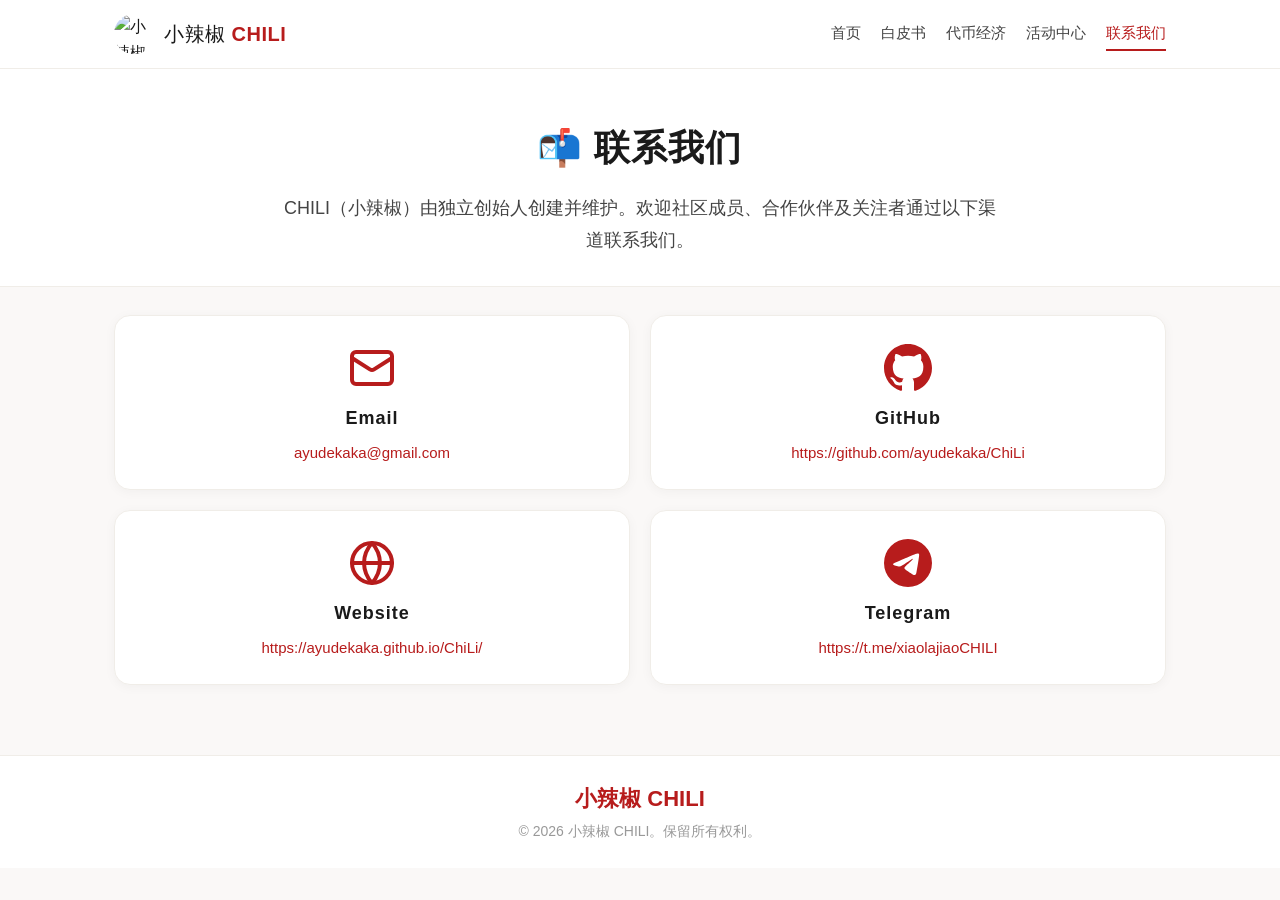
==== commit 601488d7: "Update contact.html" ====
--- a/contact.html
+++ b/contact.html
@@ -217,10 +217,10 @@
             text-decoration: underline;
         }
 
-        /* ===== 三列网格布局 ===== */
+        /* ===== 两列网格布局（与首页一致） ===== */
         .contact-grid {
             display: grid;
-            grid-template-columns: 1fr 1fr 1fr;
+            grid-template-columns: 1fr 1fr;
             gap: 20px;
             padding-top: 28px;
             padding-bottom: 20px;
@@ -337,11 +337,23 @@
         </div>
     </section>
 
-    <!-- ===== 联系方式三列卡片 ===== -->
+    <!-- ===== 联系方式网格卡片（2×2 布局） ===== -->
     <div class="container">
         <div class="contact-grid">
 
-            <!-- 1. GitHub -->
+            <!-- 1. Email -->
+            <div class="float-card">
+                <span class="icon">
+                    <svg xmlns="http://www.w3.org/2000/svg" viewBox="0 0 24 24" fill="none" stroke="#b71c1c" stroke-width="2" stroke-linecap="round" stroke-linejoin="round">
+                        <rect x="2" y="4" width="20" height="16" rx="2"/>
+                        <path d="M22 7l-8.97 5.7a1.94 1.94 0 0 1-2.06 0L2 7"/>
+                    </svg>
+                </span>
+                <h3>Email</h3>
+                <p class="value"><a href="mailto:ayudekaka@gmail.com">ayudekaka@gmail.com</a></p>
+            </div>
+
+            <!-- 2. GitHub -->
             <div class="float-card">
                 <span class="icon">
                     <svg xmlns="http://www.w3.org/2000/svg" viewBox="0 0 24 24" fill="#b71c1c">
@@ -352,7 +364,7 @@
                 <p class="value"><a href="https://github.com/ayudekaka/ChiLi" target="_blank" rel="noopener">https://github.com/ayudekaka/ChiLi</a></p>
             </div>
 
-            <!-- 2. Website -->
+            <!-- 3. Website -->
             <div class="float-card">
                 <span class="icon">
                     <svg xmlns="http://www.w3.org/2000/svg" viewBox="0 0 24 24" fill="none" stroke="#b71c1c" stroke-width="2" stroke-linecap="round" stroke-linejoin="round">
@@ -365,7 +377,7 @@
                 <p class="value"><a href="https://ayudekaka.github.io/ChiLi/" target="_blank" rel="noopener">https://ayudekaka.github.io/ChiLi/</a></p>
             </div>
 
-            <!-- 3. Telegram -->
+            <!-- 4. Telegram -->
             <div class="float-card">
                 <span class="icon">
                     <svg xmlns="http://www.w3.org/2000/svg" viewBox="0 0 24 24" fill="#b71c1c">
